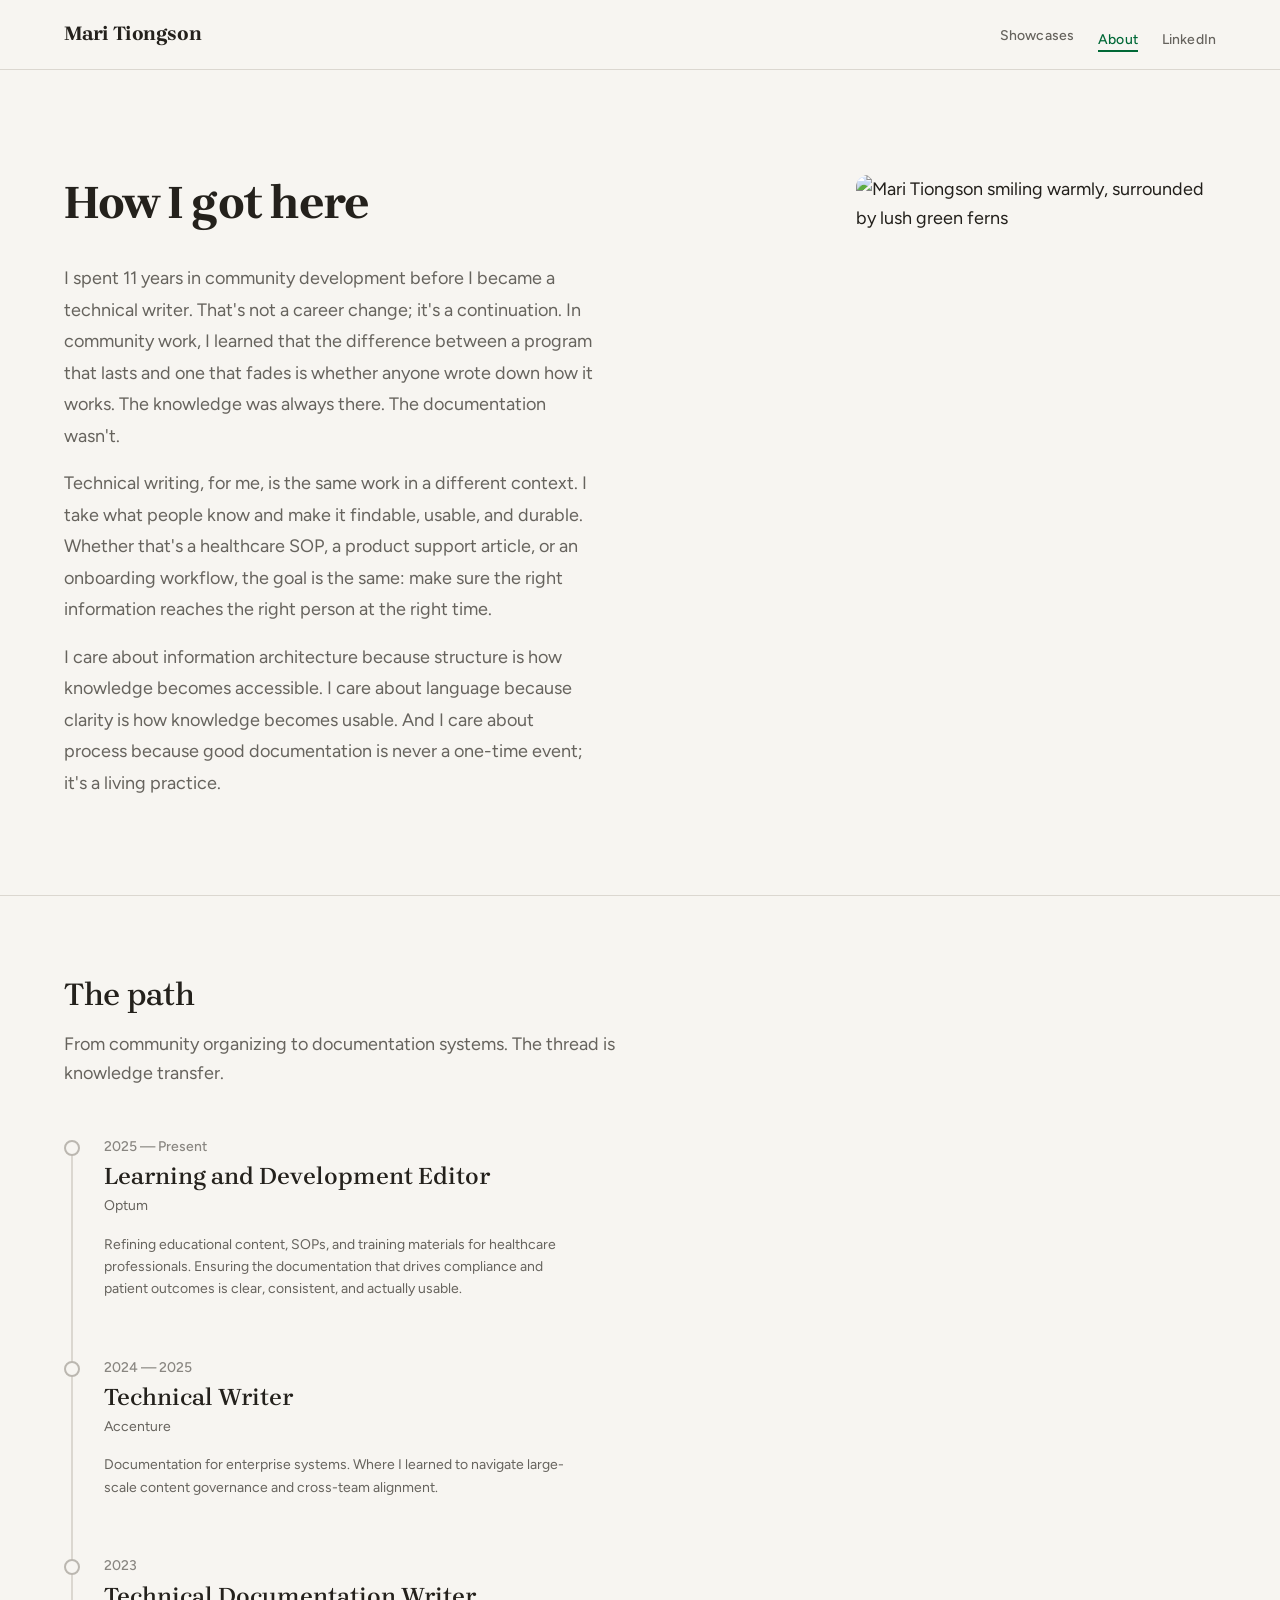
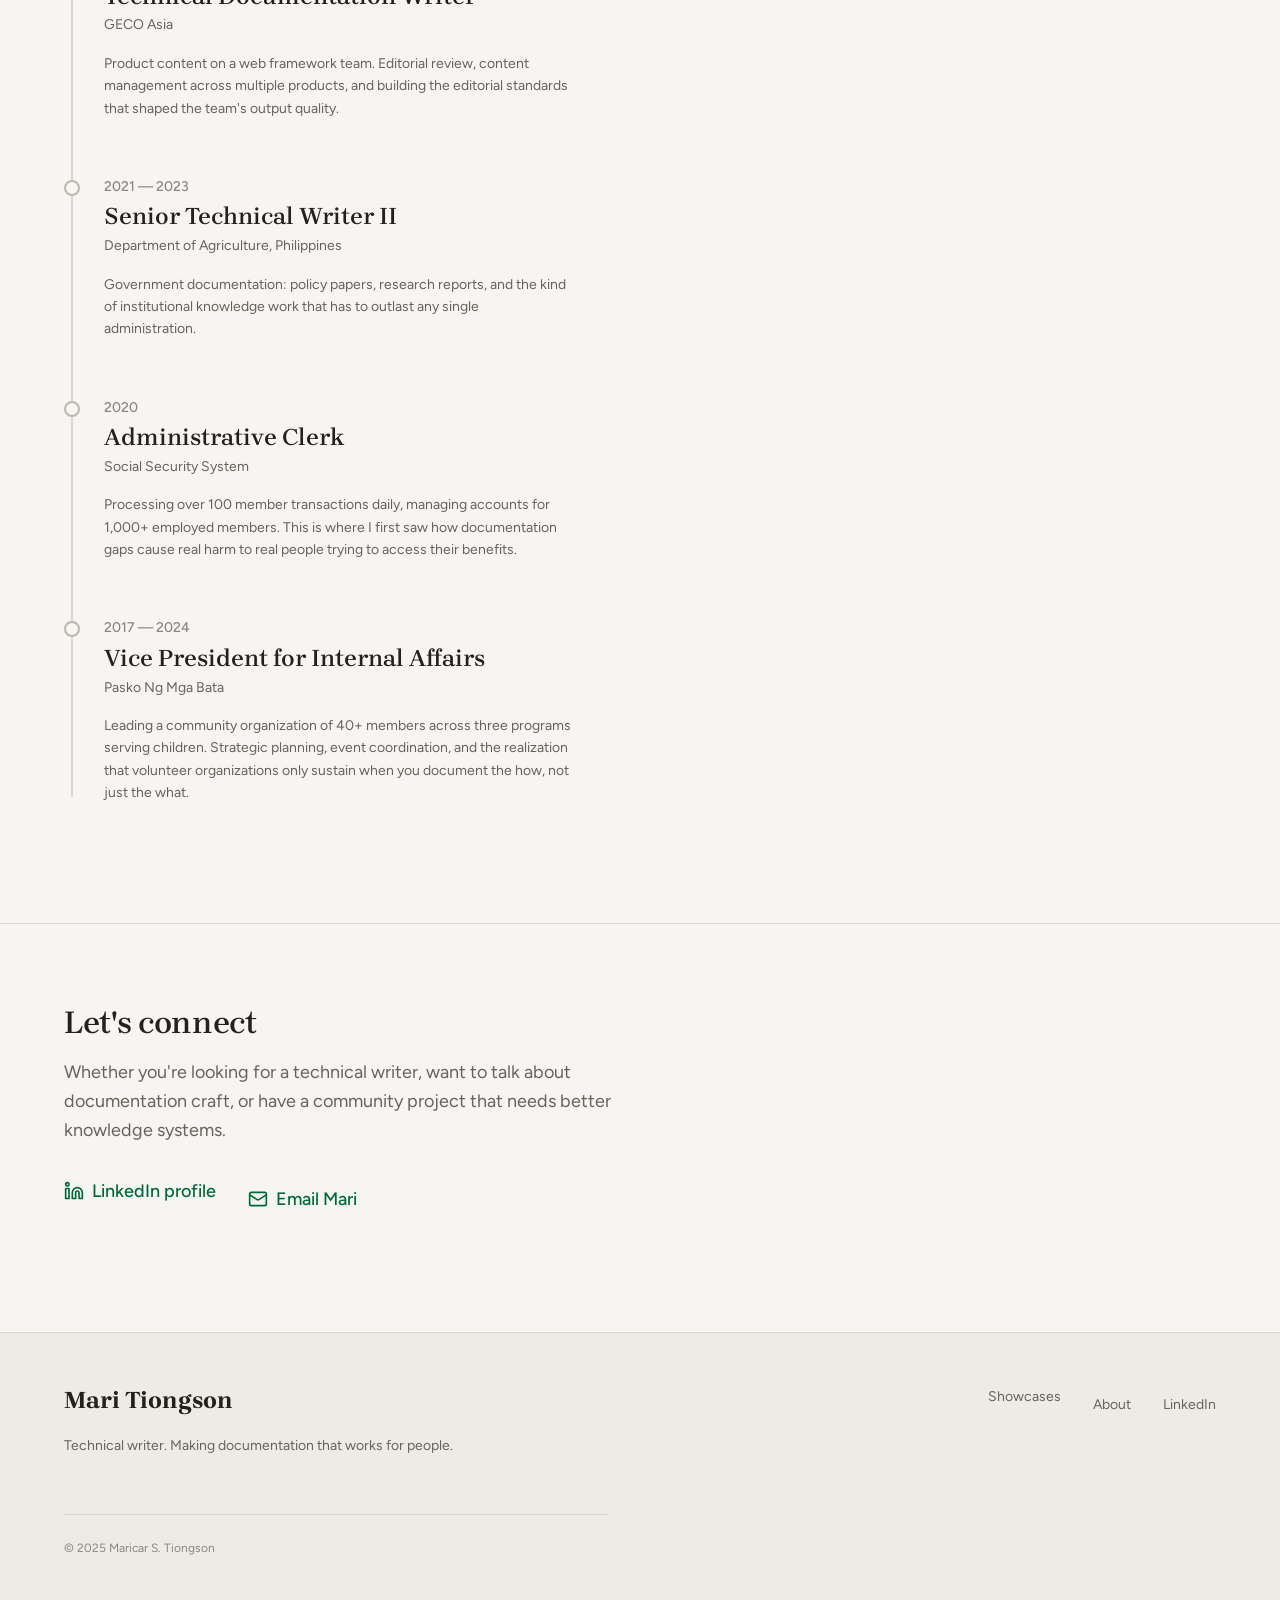
==== about.html @ 8fb13b4a "feat: all three pages — landing, showcase, about Landing: asymmetric hero with 'Documentation that w" ====
<!DOCTYPE html>
<html lang="en">
<head>
  <meta charset="UTF-8">
  <meta name="viewport" content="width=device-width, initial-scale=1.0">
  <title>About — Mari Tiongson</title>
  <meta name="description" content="How Maricar S. Tiongson went from community development to technical writing, and why she believes documentation can change how organizations work.">

  <!-- Fonts -->
  <link rel="preconnect" href="https://fonts.googleapis.com">
  <link rel="preconnect" href="https://fonts.gstatic.com" crossorigin>
  <link href="https://fonts.googleapis.com/css2?family=Brygada+1918:ital,wght@0,400;0,500;0,600;0,700;1,400;1,500&family=Figtree:wght@400;500;600;700&display=swap" rel="stylesheet">

  <!-- Styles -->
  <link rel="stylesheet" href="css/tokens.css">
  <link rel="stylesheet" href="css/base.css">
  <link rel="stylesheet" href="css/layout.css">
  <link rel="stylesheet" href="css/pages/about.css">
</head>
<body>
  <div class="page">

    <!-- Skip link -->
    <a href="#main-content" class="skip-link">Skip to content</a>

    <!-- Navigation -->
    <nav class="nav" aria-label="Primary navigation">
      <div class="nav__inner">
        <a href="/" class="nav__name">Mari Tiongson</a>

        <button class="nav__toggle" aria-expanded="false" aria-controls="nav-links" aria-label="Toggle navigation menu">
          <span class="nav__toggle-line"></span>
          <span class="nav__toggle-line"></span>
          <span class="nav__toggle-line"></span>
        </button>

        <ul class="nav__links" id="nav-links" role="list">
          <li><a href="/" class="nav__link">Showcases</a></li>
          <li><a href="about.html" class="nav__link" aria-current="page">About</a></li>
          <li><a href="https://www.linkedin.com/in/maricarsarangay/" class="nav__link" rel="noopener noreferrer" target="_blank">LinkedIn</a></li>
        </ul>
      </div>
    </nav>

    <!-- Main content -->
    <main id="main-content" class="page__content">

      <!-- About intro -->
      <section class="about-intro" aria-labelledby="about-heading">
        <div class="about-intro__inner">
          <div class="about-intro__content">
            <h1 id="about-heading" class="about-intro__heading reveal">
              How I got here
            </h1>
            <p class="about-intro__text reveal" data-delay="1">
              I spent 11 years in community development before I became a technical writer. That's not a career change; it's a continuation. In community work, I learned that the difference between a program that lasts and one that fades is whether anyone wrote down how it works. The knowledge was always there. The documentation wasn't.
            </p>
            <p class="about-intro__text reveal" data-delay="2">
              Technical writing, for me, is the same work in a different context. I take what people know and make it findable, usable, and durable. Whether that's a healthcare SOP, a product support article, or an onboarding workflow, the goal is the same: make sure the right information reaches the right person at the right time.
            </p>
            <p class="about-intro__text reveal" data-delay="3">
              I care about information architecture because structure is how knowledge becomes accessible. I care about language because clarity is how knowledge becomes usable. And I care about process because good documentation is never a one-time event; it's a living practice.
            </p>
          </div>
          <img
            src="assets/mari-photo.jpg"
            alt="Mari Tiongson smiling warmly, surrounded by lush green ferns"
            class="about-intro__photo reveal"
            data-delay="2"
            width="360"
            height="360"
          >
        </div>
      </section>

      <!-- Timeline -->
      <section class="timeline" aria-labelledby="timeline-heading">
        <div class="timeline__inner">
          <h2 id="timeline-heading" class="timeline__heading reveal">The path</h2>
          <p class="timeline__subtext reveal" data-delay="1">
            From community organizing to documentation systems. The thread is knowledge transfer.
          </p>

          <ol class="timeline__list" role="list">

            <li class="timeline__item reveal">
              <div class="timeline__dot" aria-hidden="true"></div>
              <div class="timeline__content">
                <p class="timeline__period">2025 — Present</p>
                <h3 class="timeline__role">Learning and Development Editor</h3>
                <p class="timeline__org">Optum</p>
                <p class="timeline__description">
                  Refining educational content, SOPs, and training materials for healthcare professionals. Ensuring the documentation that drives compliance and patient outcomes is clear, consistent, and actually usable.
                </p>
              </div>
            </li>

            <li class="timeline__item reveal" data-delay="1">
              <div class="timeline__dot" aria-hidden="true"></div>
              <div class="timeline__content">
                <p class="timeline__period">2024 — 2025</p>
                <h3 class="timeline__role">Technical Writer</h3>
                <p class="timeline__org">Accenture</p>
                <p class="timeline__description">
                  Documentation for enterprise systems. Where I learned to navigate large-scale content governance and cross-team alignment.
                </p>
              </div>
            </li>

            <li class="timeline__item reveal" data-delay="2">
              <div class="timeline__dot" aria-hidden="true"></div>
              <div class="timeline__content">
                <p class="timeline__period">2023</p>
                <h3 class="timeline__role">Technical Documentation Writer</h3>
                <p class="timeline__org">GECO Asia</p>
                <p class="timeline__description">
                  Product content on a web framework team. Editorial review, content management across multiple products, and building the editorial standards that shaped the team's output quality.
                </p>
              </div>
            </li>

            <li class="timeline__item reveal" data-delay="3">
              <div class="timeline__dot" aria-hidden="true"></div>
              <div class="timeline__content">
                <p class="timeline__period">2021 — 2023</p>
                <h3 class="timeline__role">Senior Technical Writer II</h3>
                <p class="timeline__org">Department of Agriculture, Philippines</p>
                <p class="timeline__description">
                  Government documentation: policy papers, research reports, and the kind of institutional knowledge work that has to outlast any single administration.
                </p>
              </div>
            </li>

            <li class="timeline__item reveal" data-delay="4">
              <div class="timeline__dot" aria-hidden="true"></div>
              <div class="timeline__content">
                <p class="timeline__period">2020</p>
                <h3 class="timeline__role">Administrative Clerk</h3>
                <p class="timeline__org">Social Security System</p>
                <p class="timeline__description">
                  Processing over 100 member transactions daily, managing accounts for 1,000+ employed members. This is where I first saw how documentation gaps cause real harm to real people trying to access their benefits.
                </p>
              </div>
            </li>

            <li class="timeline__item reveal">
              <div class="timeline__dot" aria-hidden="true"></div>
              <div class="timeline__content">
                <p class="timeline__period">2017 — 2024</p>
                <h3 class="timeline__role">Vice President for Internal Affairs</h3>
                <p class="timeline__org">Pasko Ng Mga Bata</p>
                <p class="timeline__description">
                  Leading a community organization of 40+ members across three programs serving children. Strategic planning, event coordination, and the realization that volunteer organizations only sustain when you document the how, not just the what.
                </p>
              </div>
            </li>

          </ol>
        </div>
      </section>

      <!-- Contact -->
      <section class="contact" aria-labelledby="contact-heading">
        <div class="contact__inner">
          <h2 id="contact-heading" class="contact__heading reveal">Let's connect</h2>
          <p class="contact__text reveal" data-delay="1">
            Whether you're looking for a technical writer, want to talk about documentation craft, or have a community project that needs better knowledge systems.
          </p>
          <ul class="contact__links reveal" data-delay="2" role="list">
            <li>
              <a href="https://www.linkedin.com/in/maricarsarangay/" class="contact__link" rel="noopener noreferrer" target="_blank">
                <svg class="contact__link-icon" viewBox="0 0 24 24" fill="none" stroke="currentColor" stroke-width="2" stroke-linecap="round" stroke-linejoin="round" aria-hidden="true">
                  <path d="M16 8a6 6 0 0 1 6 6v7h-4v-7a2 2 0 0 0-2-2 2 2 0 0 0-2 2v7h-4v-7a6 6 0 0 1 6-6z"/>
                  <rect x="2" y="9" width="4" height="12"/>
                  <circle cx="4" cy="4" r="2"/>
                </svg>
                LinkedIn profile
              </a>
            </li>
            <li>
              <a href="mailto:mari@example.com" class="contact__link">
                <svg class="contact__link-icon" viewBox="0 0 24 24" fill="none" stroke="currentColor" stroke-width="2" stroke-linecap="round" stroke-linejoin="round" aria-hidden="true">
                  <rect x="2" y="4" width="20" height="16" rx="2"/>
                  <path d="m22 7-8.97 5.7a1.94 1.94 0 0 1-2.06 0L2 7"/>
                </svg>
                Email Mari
              </a>
            </li>
          </ul>
        </div>
      </section>

    </main>

    <!-- Footer -->
    <footer class="footer">
      <div class="footer__inner">
        <div class="footer__brand">
          <p class="footer__name">Mari Tiongson</p>
          <p class="footer__tagline">Technical writer. Making documentation that works for people.</p>
        </div>
        <ul class="footer__links" role="list">
          <li><a href="/" class="footer__link">Showcases</a></li>
          <li><a href="about.html" class="footer__link">About</a></li>
          <li><a href="https://www.linkedin.com/in/maricarsarangay/" class="footer__link" rel="noopener noreferrer" target="_blank">LinkedIn</a></li>
        </ul>
        <p class="footer__copy">© 2025 Maricar S. Tiongson</p>
      </div>
    </footer>

  </div>

  <script src="js/main.js"></script>
</body>
</html>
---- css/tokens.css ----
/* ============================================
   DESIGN TOKENS — Mari Portfolio
   A technical writer's portfolio.
   Grounded, generous, warm.
   ============================================ */

:root {
  /* ---- Color: Committed green strategy ---- */
  /* Primary: deep fern green, drawn from the botanical warmth of Mari's photo */
  --color-primary: oklch(0.45 0.12 155);
  --color-primary-hover: oklch(0.38 0.10 155);
  --color-primary-light: oklch(0.92 0.04 155);
  --color-primary-subtle: oklch(0.96 0.02 155);

  /* Surface: warm ivory, never pure white */
  --color-surface: oklch(0.97 0.005 80);
  --color-surface-raised: oklch(0.99 0.003 80);
  --color-surface-sunken: oklch(0.94 0.008 80);

  /* Text: warm near-black, never pure black */
  --color-text: oklch(0.25 0.01 80);
  --color-text-muted: oklch(0.50 0.01 80);
  --color-text-faint: oklch(0.62 0.008 80);
  --color-text-on-primary: oklch(0.97 0.005 155);

  /* Borders and separators */
  --color-border: oklch(0.88 0.01 80);
  --color-border-strong: oklch(0.78 0.01 80);

  /* Accent: selective terracotta warmth */
  --color-warm: oklch(0.62 0.14 50);
  --color-warm-light: oklch(0.90 0.06 50);

  /* Focus ring */
  --color-focus: oklch(0.55 0.15 155);

  /* ---- Typography ---- */
  --font-display: 'Brygada 1918', Georgia, 'Times New Roman', serif;
  --font-body: 'Figtree', system-ui, -apple-system, sans-serif;

  /* Scale: ~1.33 (perfect fourth) */
  --text-xs: 0.75rem;
  --text-sm: 0.875rem;
  --text-base: 1.125rem;
  --text-md: 1.25rem;
  --text-lg: clamp(1.25rem, 1.5vw + 0.5rem, 1.5rem);
  --text-xl: clamp(1.5rem, 2vw + 0.5rem, 2rem);
  --text-2xl: clamp(1.75rem, 2.5vw + 0.5rem, 2.5rem);
  --text-3xl: clamp(2rem, 3vw + 0.5rem, 3rem);
  --text-display: clamp(2.25rem, 4vw + 0.5rem, 3.75rem);

  /* Line heights */
  --leading-tight: 1.2;
  --leading-snug: 1.35;
  --leading-normal: 1.6;
  --leading-relaxed: 1.75;

  /* Font weights */
  --weight-regular: 400;
  --weight-medium: 500;
  --weight-semibold: 600;
  --weight-bold: 700;

  /* Measure */
  --measure-body: 68ch;
  --measure-narrow: 52ch;
  --measure-wide: 80ch;

  /* ---- Spacing ---- */
  /* Intentionally varied for rhythm */
  --space-2xs: 0.25rem;
  --space-xs: 0.5rem;
  --space-sm: 0.75rem;
  --space-md: 1rem;
  --space-lg: 1.5rem;
  --space-xl: 2rem;
  --space-2xl: 3rem;
  --space-3xl: clamp(3rem, 5vw + 1rem, 5rem);
  --space-4xl: clamp(4rem, 7vw + 1rem, 8rem);
  --space-section: clamp(4rem, 8vw + 1rem, 10rem);

  /* ---- Layout ---- */
  --page-max-width: 72rem;
  --page-gutter: clamp(1.25rem, 4vw, 3rem);

  /* ---- Motion ---- */
  --ease-out-expo: cubic-bezier(0.16, 1, 0.3, 1);
  --ease-out-quart: cubic-bezier(0.25, 1, 0.5, 1);
  --ease-out-quint: cubic-bezier(0.22, 1, 0.36, 1);
  --duration-fast: 150ms;
  --duration-normal: 300ms;
  --duration-slow: 500ms;
  --duration-reveal: 800ms;

  /* ---- Borders ---- */
  --radius-sm: 4px;
  --radius-md: 8px;
  --radius-lg: 12px;
}

/* Reduced motion: collapse durations */
@media (prefers-reduced-motion: reduce) {
  :root {
    --duration-fast: 0ms;
    --duration-normal: 0ms;
    --duration-slow: 0ms;
    --duration-reveal: 0ms;
  }
}
---- css/base.css ----
/* ============================================
   BASE — Reset, body defaults, typography
   ============================================ */

/* --- Minimal reset --- */
*,
*::before,
*::after {
  box-sizing: border-box;
  margin: 0;
  padding: 0;
}

html {
  scroll-behavior: smooth;
  -webkit-text-size-adjust: 100%;
  text-size-adjust: 100%;
}

@media (prefers-reduced-motion: reduce) {
  html {
    scroll-behavior: auto;
  }
}

body {
  font-family: var(--font-body);
  font-size: var(--text-base);
  font-weight: var(--weight-regular);
  line-height: var(--leading-normal);
  color: var(--color-text);
  background-color: var(--color-surface);
  -webkit-font-smoothing: antialiased;
  -moz-osx-font-smoothing: grayscale;
  text-rendering: optimizeLegibility;
}

/* --- Typography defaults --- */
h1, h2, h3, h4, h5, h6 {
  font-family: var(--font-display);
  font-weight: var(--weight-bold);
  line-height: var(--leading-tight);
  color: var(--color-text);
  text-wrap: balance;
}

h1 {
  font-size: var(--text-display);
  letter-spacing: -0.02em;
}

h2 {
  font-size: var(--text-2xl);
  font-weight: var(--weight-semibold);
  letter-spacing: -0.01em;
}

h3 {
  font-size: var(--text-xl);
  font-weight: var(--weight-semibold);
}

h4 {
  font-size: var(--text-lg);
  font-weight: var(--weight-medium);
}

p {
  max-width: var(--measure-body);
}

/* Readable defaults for body copy */
p + p {
  margin-top: var(--space-md);
}

/* --- Links --- */
a {
  color: var(--color-primary);
  text-decoration-thickness: 1px;
  text-underline-offset: 0.15em;
  transition: color var(--duration-fast) var(--ease-out-quart);
}

a:hover {
  color: var(--color-primary-hover);
}

/* --- Focus --- */
:focus-visible {
  outline: 2px solid var(--color-focus);
  outline-offset: 3px;
  border-radius: var(--radius-sm);
}

/* --- Images --- */
img {
  display: block;
  max-width: 100%;
  height: auto;
}

/* --- Lists --- */
ul, ol {
  padding-left: var(--space-lg);
}

li + li {
  margin-top: var(--space-xs);
}

/* --- Misc --- */
strong {
  font-weight: var(--weight-semibold);
}

blockquote {
  padding-left: var(--space-lg);
  border-left: 2px solid var(--color-border);
  color: var(--color-text-muted);
  font-style: italic;
}

hr {
  border: none;
  height: 1px;
  background-color: var(--color-border);
  margin: var(--space-2xl) 0;
}

/* --- Skip to content (a11y) --- */
.skip-link {
  position: absolute;
  top: -100%;
  left: var(--space-md);
  background: var(--color-primary);
  color: var(--color-text-on-primary);
  padding: var(--space-xs) var(--space-md);
  font-size: var(--text-sm);
  font-weight: var(--weight-medium);
  border-radius: 0 0 var(--radius-md) var(--radius-md);
  z-index: 1000;
  transition: top var(--duration-fast) var(--ease-out-quart);
}

.skip-link:focus {
  top: 0;
  outline: none;
}

/* --- Selection --- */
::selection {
  background-color: var(--color-primary-light);
  color: var(--color-text);
}

/* --- Utility: screen reader only --- */
.sr-only {
  position: absolute;
  width: 1px;
  height: 1px;
  padding: 0;
  margin: -1px;
  overflow: hidden;
  clip: rect(0, 0, 0, 0);
  white-space: nowrap;
  border-width: 0;
}
---- css/layout.css ----
/* ============================================
   LAYOUT — Navigation, footer, page structure
   ============================================ */

/* --- Page wrapper --- */
.page {
  min-height: 100dvh;
  display: flex;
  flex-direction: column;
}

.page__content {
  flex: 1;
}

/* --- Navigation --- */
.nav {
  position: sticky;
  top: 0;
  z-index: 100;
  background-color: oklch(0.97 0.005 80 / 0.92);
  backdrop-filter: blur(12px);
  -webkit-backdrop-filter: blur(12px);
  border-bottom: 1px solid var(--color-border);
  padding: var(--space-md) var(--page-gutter);
}

.nav__inner {
  max-width: var(--page-max-width);
  margin: 0 auto;
  display: flex;
  align-items: center;
  justify-content: space-between;
  gap: var(--space-lg);
}

.nav__name {
  font-family: var(--font-display);
  font-size: var(--text-md);
  font-weight: var(--weight-bold);
  color: var(--color-text);
  text-decoration: none;
  letter-spacing: -0.01em;
  transition: color var(--duration-fast) var(--ease-out-quart);
}

.nav__name:hover {
  color: var(--color-primary);
}

.nav__links {
  display: flex;
  align-items: center;
  gap: var(--space-lg);
  list-style: none;
  padding: 0;
}

.nav__link {
  font-size: var(--text-sm);
  font-weight: var(--weight-medium);
  color: var(--color-text-muted);
  text-decoration: none;
  letter-spacing: 0.01em;
  transition: color var(--duration-fast) var(--ease-out-quart);
  position: relative;
}

.nav__link::after {
  content: '';
  position: absolute;
  bottom: -4px;
  left: 0;
  width: 0;
  height: 2px;
  background-color: var(--color-primary);
  transition: width var(--duration-normal) var(--ease-out-expo);
}

.nav__link:hover {
  color: var(--color-text);
}

.nav__link:hover::after {
  width: 100%;
}

.nav__link[aria-current="page"] {
  color: var(--color-primary);
}

.nav__link[aria-current="page"]::after {
  width: 100%;
}

/* Mobile nav toggle */
.nav__toggle {
  display: none;
  background: none;
  border: none;
  cursor: pointer;
  padding: var(--space-xs);
  color: var(--color-text);
}

.nav__toggle-line {
  display: block;
  width: 20px;
  height: 2px;
  background-color: currentColor;
  transition: transform var(--duration-normal) var(--ease-out-expo),
              opacity var(--duration-fast) var(--ease-out-quart);
}

.nav__toggle-line + .nav__toggle-line {
  margin-top: 5px;
}

/* --- Mobile nav --- */
@media (max-width: 640px) {
  .nav__toggle {
    display: block;
  }

  .nav__links {
    position: absolute;
    top: 100%;
    left: 0;
    right: 0;
    flex-direction: column;
    align-items: flex-start;
    gap: 0;
    background-color: var(--color-surface);
    border-bottom: 1px solid var(--color-border);
    padding: 0 var(--page-gutter);
    max-height: 0;
    overflow: hidden;
    transition: max-height var(--duration-normal) var(--ease-out-expo),
                padding var(--duration-normal) var(--ease-out-expo);
  }

  .nav__links[data-open="true"] {
    max-height: 300px;
    padding: var(--space-md) var(--page-gutter) var(--space-lg);
  }

  .nav__link {
    padding: var(--space-sm) 0;
    font-size: var(--text-base);
  }

  .nav__link::after {
    display: none;
  }

  /* Hamburger animation */
  .nav__toggle[aria-expanded="true"] .nav__toggle-line:nth-child(1) {
    transform: translateY(7px) rotate(45deg);
  }

  .nav__toggle[aria-expanded="true"] .nav__toggle-line:nth-child(2) {
    opacity: 0;
  }

  .nav__toggle[aria-expanded="true"] .nav__toggle-line:nth-child(3) {
    transform: translateY(-7px) rotate(-45deg);
  }
}

/* --- Section wrapper --- */
.section {
  padding: var(--space-section) var(--page-gutter);
}

.section__inner {
  max-width: var(--page-max-width);
  margin: 0 auto;
}

/* --- Footer --- */
.footer {
  padding: var(--space-2xl) var(--page-gutter);
  border-top: 1px solid var(--color-border);
  background-color: var(--color-surface-sunken);
}

.footer__inner {
  max-width: var(--page-max-width);
  margin: 0 auto;
  display: flex;
  justify-content: space-between;
  align-items: flex-start;
  gap: var(--space-xl);
  flex-wrap: wrap;
}

.footer__brand {
  max-width: 36ch;
}

.footer__name {
  font-family: var(--font-display);
  font-size: var(--text-lg);
  font-weight: var(--weight-bold);
  color: var(--color-text);
  margin-bottom: var(--space-xs);
}

.footer__tagline {
  font-size: var(--text-sm);
  color: var(--color-text-muted);
  line-height: var(--leading-normal);
}

.footer__links {
  display: flex;
  gap: var(--space-xl);
  list-style: none;
  padding: 0;
}

.footer__link {
  font-size: var(--text-sm);
  color: var(--color-text-muted);
  text-decoration: none;
  transition: color var(--duration-fast) var(--ease-out-quart);
}

.footer__link:hover {
  color: var(--color-primary);
}

.footer__copy {
  width: 100%;
  padding-top: var(--space-lg);
  margin-top: var(--space-lg);
  border-top: 1px solid var(--color-border);
  font-size: var(--text-xs);
  color: var(--color-text-faint);
}

/* --- Reveal animation --- */
.reveal {
  opacity: 0;
  transform: translateY(20px);
  transition: opacity var(--duration-reveal) var(--ease-out-expo),
              transform var(--duration-reveal) var(--ease-out-expo);
}

.reveal.is-visible {
  opacity: 1;
  transform: translateY(0);
}

/* Staggered reveals */
.reveal[data-delay="1"] { transition-delay: 100ms; }
.reveal[data-delay="2"] { transition-delay: 200ms; }
.reveal[data-delay="3"] { transition-delay: 300ms; }
.reveal[data-delay="4"] { transition-delay: 400ms; }
---- css/pages/about.css ----
/* ============================================
   ABOUT PAGE
   "How I got here," not a resume.
   ============================================ */

/* --- About intro --- */
.about-intro {
  padding: var(--space-4xl) var(--page-gutter) var(--space-3xl);
}

.about-intro__inner {
  max-width: var(--page-max-width);
  margin: 0 auto;
  display: grid;
  grid-template-columns: 1fr 1fr;
  gap: var(--space-3xl);
  align-items: start;
}

.about-intro__content {
  max-width: var(--measure-body);
}

.about-intro__heading {
  font-size: var(--text-3xl);
  margin-bottom: var(--space-xl);
}

.about-intro__text {
  font-size: var(--text-base);
  color: var(--color-text-muted);
  line-height: var(--leading-relaxed);
  margin-bottom: var(--space-md);
}

.about-intro__photo {
  width: 100%;
  max-width: 360px;
  aspect-ratio: 1;
  object-fit: cover;
  border-radius: var(--radius-lg);
  filter: saturate(0.9) contrast(1.02);
  justify-self: end;
}

/* --- Timeline --- */
.timeline {
  padding: var(--space-3xl) var(--page-gutter) var(--space-section);
  border-top: 1px solid var(--color-border);
}

.timeline__inner {
  max-width: var(--page-max-width);
  margin: 0 auto;
}

.timeline__heading {
  font-size: var(--text-xl);
  margin-bottom: var(--space-md);
}

.timeline__subtext {
  font-size: var(--text-base);
  color: var(--color-text-muted);
  max-width: var(--measure-narrow);
  margin-bottom: var(--space-2xl);
}

.timeline__list {
  list-style: none;
  padding: 0;
  position: relative;
}

/* Vertical thread */
.timeline__list::before {
  content: '';
  position: absolute;
  left: 7px;
  top: 8px;
  bottom: 8px;
  width: 2px;
  background-color: var(--color-border);
}

.timeline__item {
  display: grid;
  grid-template-columns: 16px 1fr;
  gap: var(--space-lg);
  padding-bottom: var(--space-2xl);
  position: relative;
}

.timeline__item:last-child {
  padding-bottom: 0;
}

/* Dot on the thread */
.timeline__dot {
  width: 16px;
  height: 16px;
  border-radius: 50%;
  background-color: var(--color-surface);
  border: 2px solid var(--color-border-strong);
  position: relative;
  top: 4px;
  z-index: 1;
  transition: border-color var(--duration-fast) var(--ease-out-quart),
              background-color var(--duration-fast) var(--ease-out-quart);
}

.timeline__item:hover .timeline__dot {
  border-color: var(--color-primary);
  background-color: var(--color-primary-light);
}

.timeline__content {
  padding-top: 0;
}

.timeline__period {
  font-size: var(--text-sm);
  color: var(--color-text-faint);
  font-weight: var(--weight-medium);
  margin-bottom: var(--space-2xs);
}

.timeline__role {
  font-family: var(--font-display);
  font-size: var(--text-lg);
  font-weight: var(--weight-semibold);
  color: var(--color-text);
  margin-bottom: var(--space-2xs);
}

.timeline__org {
  font-size: var(--text-sm);
  color: var(--color-text-muted);
  margin-bottom: var(--space-sm);
}

.timeline__description {
  font-size: var(--text-sm);
  color: var(--color-text-muted);
  line-height: var(--leading-normal);
  max-width: var(--measure-narrow);
}

/* --- Contact --- */
.contact {
  padding: var(--space-3xl) var(--page-gutter) var(--space-section);
  border-top: 1px solid var(--color-border);
}

.contact__inner {
  max-width: var(--page-max-width);
  margin: 0 auto;
}

.contact__heading {
  font-size: var(--text-xl);
  margin-bottom: var(--space-md);
}

.contact__text {
  font-size: var(--text-base);
  color: var(--color-text-muted);
  max-width: var(--measure-narrow);
  margin-bottom: var(--space-xl);
}

.contact__links {
  display: flex;
  gap: var(--space-xl);
  flex-wrap: wrap;
  list-style: none;
  padding: 0;
}

.contact__link {
  display: flex;
  align-items: center;
  gap: var(--space-xs);
  font-size: var(--text-base);
  color: var(--color-primary);
  text-decoration: none;
  font-weight: var(--weight-medium);
  transition: color var(--duration-fast) var(--ease-out-quart);
}

.contact__link:hover {
  color: var(--color-primary-hover);
}

.contact__link-icon {
  width: 20px;
  height: 20px;
  flex-shrink: 0;
}

/* --- Responsive --- */
@media (max-width: 768px) {
  .about-intro__inner {
    grid-template-columns: 1fr;
    gap: var(--space-2xl);
  }

  .about-intro__photo {
    order: -1;
    justify-self: center;
    max-width: 240px;
  }

  .timeline__list::before {
    left: 7px;
  }
}
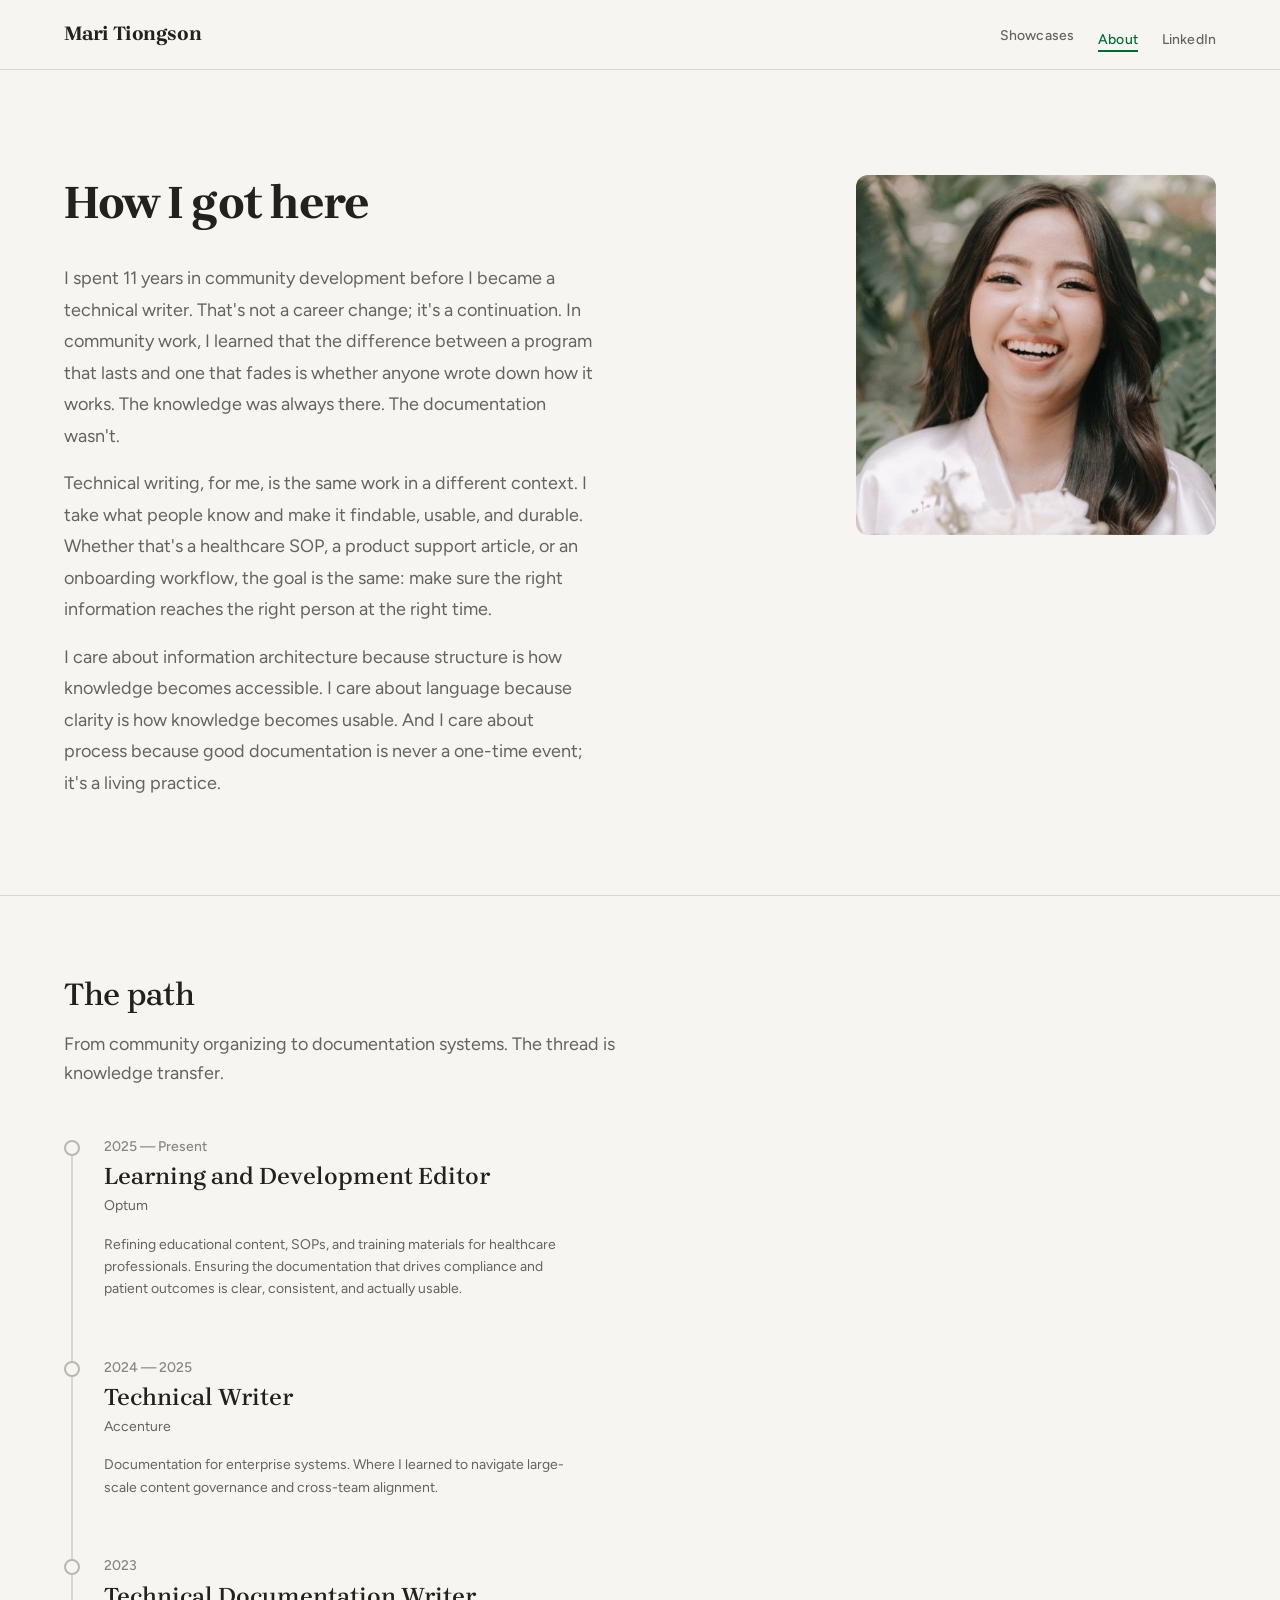
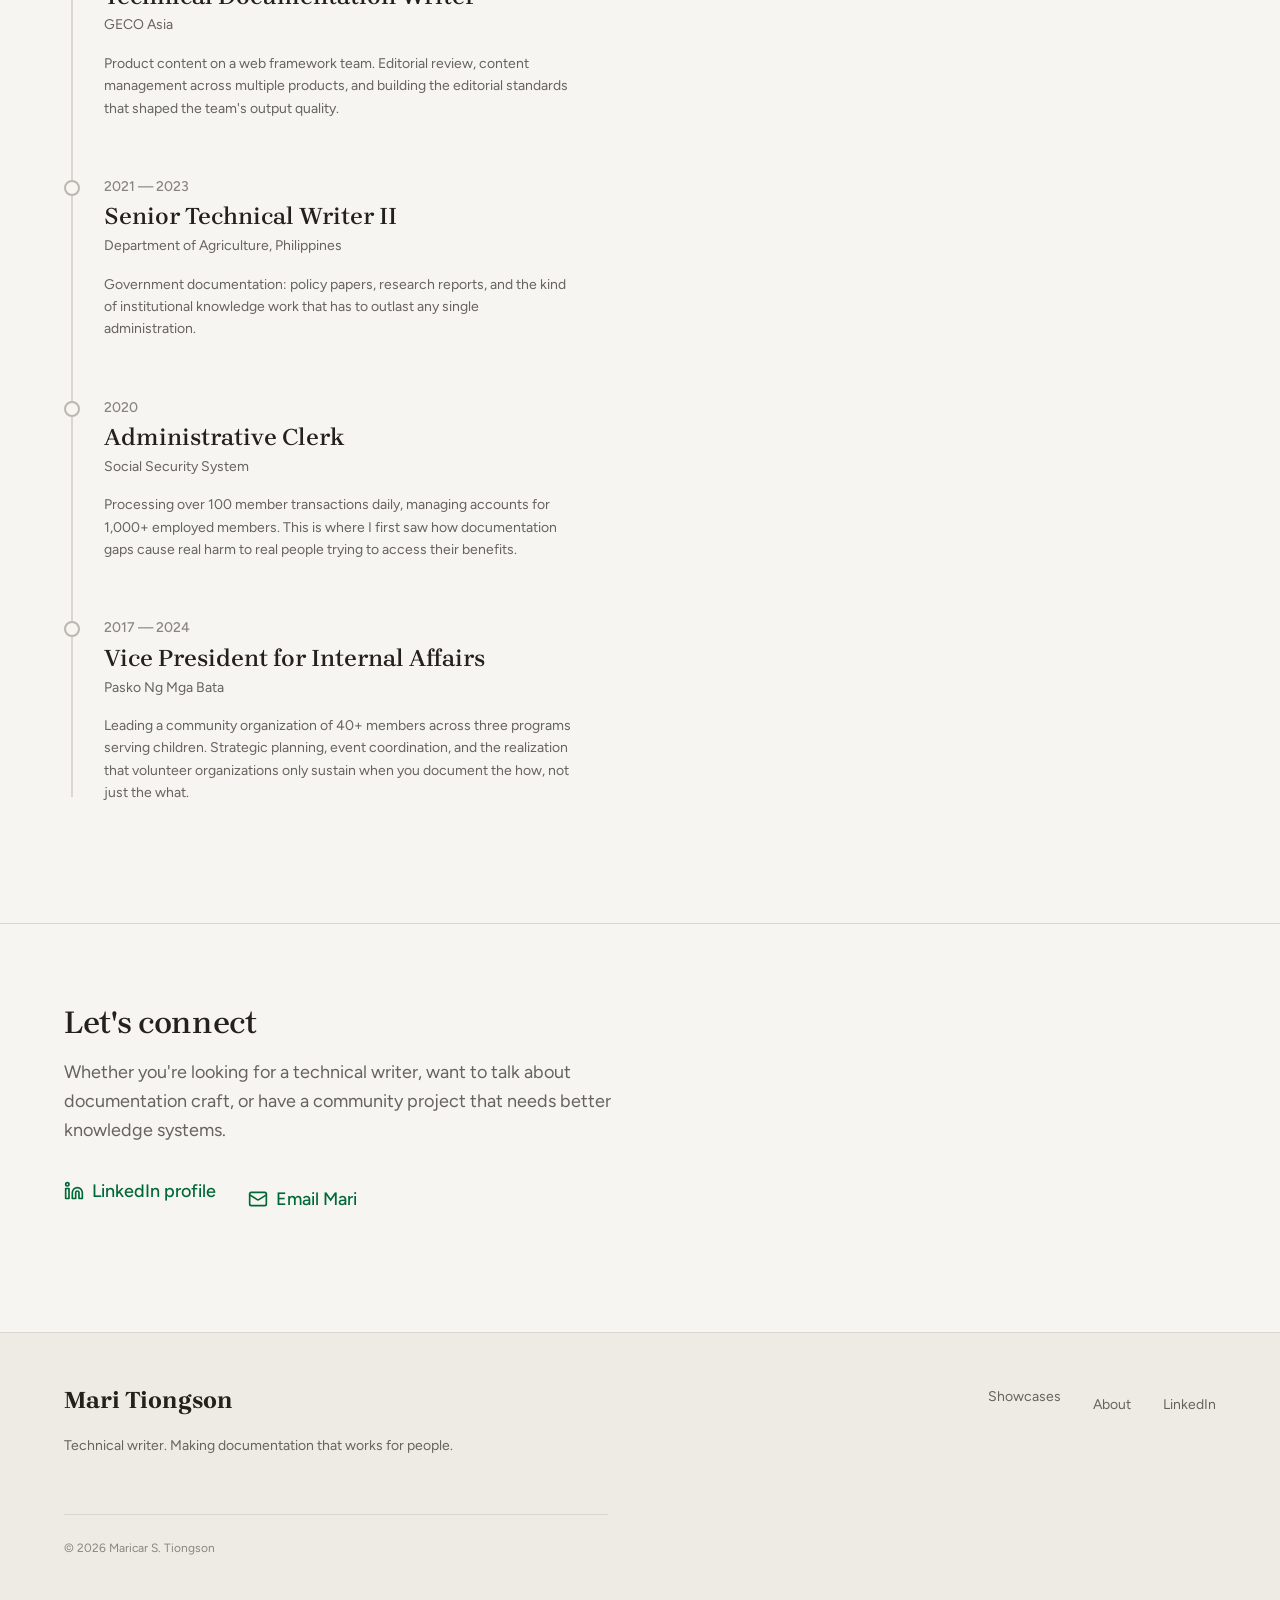
==== commit 7e827a37: "polish: Phase 6 — favicon, OG meta, print styles, reveal improvements, photo integration" ====
--- a/about.html
+++ b/about.html
@@ -5,6 +5,15 @@
   <meta name="viewport" content="width=device-width, initial-scale=1.0">
   <title>About — Mari Tiongson</title>
   <meta name="description" content="How Maricar S. Tiongson went from community development to technical writing, and why she believes documentation can change how organizations work.">
+  <meta name="theme-color" content="#3a7a4e">
+
+  <!-- Favicon -->
+  <link rel="icon" href="assets/favicon.svg" type="image/svg+xml">
+
+  <!-- Open Graph -->
+  <meta property="og:title" content="About — Mari Tiongson">
+  <meta property="og:description" content="From community development to technical writing. The thread is knowledge transfer.">
+  <meta property="og:type" content="profile">
 
   <!-- Fonts -->
   <link rel="preconnect" href="https://fonts.googleapis.com">
@@ -69,6 +78,7 @@
             data-delay="2"
             width="360"
             height="360"
+            loading="eager"
           >
         </div>
       </section>
--- a/css/base.css
+++ b/css/base.css
@@ -166,3 +166,37 @@
   white-space: nowrap;
   border-width: 0;
 }
+
+/* --- Print --- */
+@media print {
+  .nav,
+  .footer,
+  .skip-link,
+  .showcase-nav {
+    display: none;
+  }
+
+  body {
+    font-size: 12pt;
+    line-height: 1.5;
+    color: #222;
+    background: white;
+  }
+
+  .reveal {
+    opacity: 1 !important;
+    transform: none !important;
+  }
+
+  a[href]::after {
+    content: ' (' attr(href) ')';
+    font-size: 0.8em;
+    color: #666;
+  }
+
+  a[href^="#"]::after,
+  a[href^="javascript"]::after {
+    content: '';
+  }
+}
+
